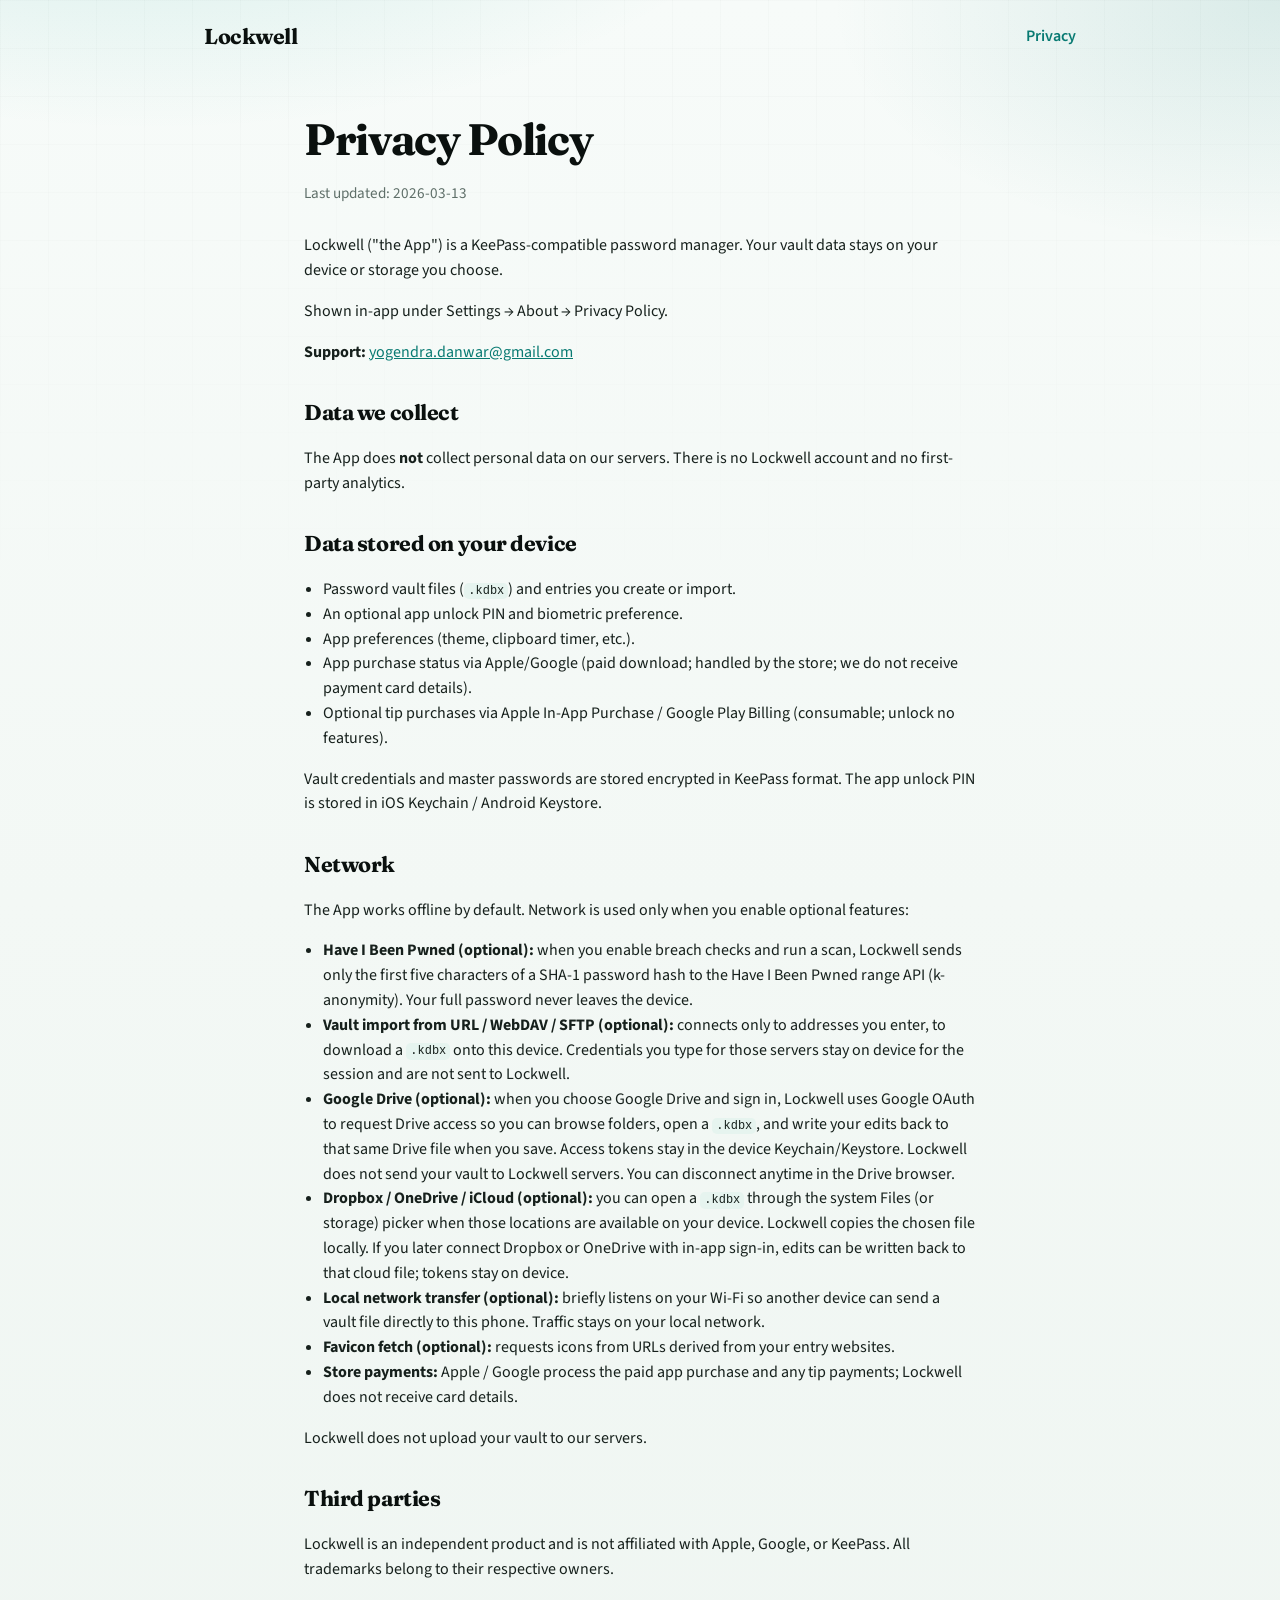
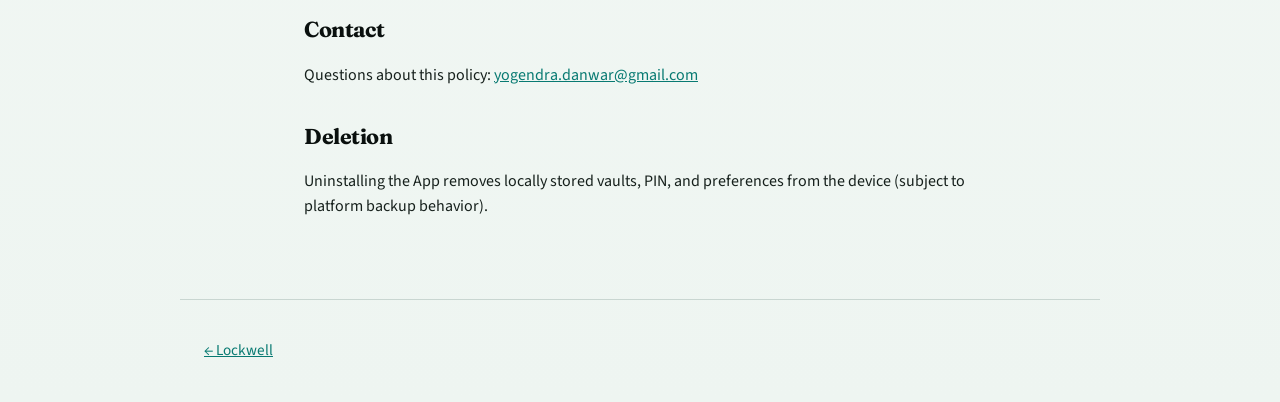
==== privacy/index.html @ aae757d8 "Initial Lockwell site with privacy policy" ====
<!DOCTYPE html>
<html lang="en">
  <head>
    <meta charset="utf-8" />
    <meta name="viewport" content="width=device-width, initial-scale=1" />
    <title>Privacy Policy — Lockwell</title>
    <meta
      name="description"
      content="Lockwell privacy policy. Your vault data stays on your device or storage you choose."
    />
    <link rel="canonical" href="https://theyogendradanwar.github.io/lockwell-site/privacy/" />
    <link rel="preconnect" href="https://fonts.googleapis.com" />
    <link rel="preconnect" href="https://fonts.gstatic.com" crossorigin />
    <link
      href="https://fonts.googleapis.com/css2?family=Fraunces:opsz,wght@9..144,560;9..144,700&family=Source+Sans+3:wght@400;600&display=swap"
      rel="stylesheet"
    />
    <link rel="stylesheet" href="../styles.css" />
  </head>
  <body>
    <div class="atmosphere" aria-hidden="true"></div>
    <header class="top">
      <a class="brand" href="../">Lockwell</a>
      <nav>
        <a href="../privacy/" aria-current="page">Privacy</a>
      </nav>
    </header>

    <main class="doc">
      <h1>Privacy Policy</h1>
      <p class="meta">Last updated: 2026-03-13</p>

      <p>
        Lockwell ("the App") is a KeePass-compatible password manager. Your vault
        data stays on your device or storage you choose.
      </p>
      <p>
        Shown in-app under Settings → About → Privacy Policy.
      </p>
      <p>
        <strong>Support:</strong>
        <a href="mailto:yogendra.danwar@gmail.com">yogendra.danwar@gmail.com</a>
      </p>

      <h2>Data we collect</h2>
      <p>
        The App does <strong>not</strong> collect personal data on our servers.
        There is no Lockwell account and no first-party analytics.
      </p>

      <h2>Data stored on your device</h2>
      <ul>
        <li>Password vault files (<code>.kdbx</code>) and entries you create or import.</li>
        <li>An optional app unlock PIN and biometric preference.</li>
        <li>App preferences (theme, clipboard timer, etc.).</li>
        <li>
          App purchase status via Apple/Google (paid download; handled by the
          store; we do not receive payment card details).
        </li>
        <li>
          Optional tip purchases via Apple In-App Purchase / Google Play Billing
          (consumable; unlock no features).
        </li>
      </ul>
      <p>
        Vault credentials and master passwords are stored encrypted in KeePass
        format. The app unlock PIN is stored in iOS Keychain / Android Keystore.
      </p>

      <h2>Network</h2>
      <p>
        The App works offline by default. Network is used only when you enable
        optional features:
      </p>
      <ul>
        <li>
          <strong>Have I Been Pwned (optional):</strong> when you enable breach
          checks and run a scan, Lockwell sends only the first five characters of
          a SHA-1 password hash to the Have I Been Pwned range API (k-anonymity).
          Your full password never leaves the device.
        </li>
        <li>
          <strong>Vault import from URL / WebDAV / SFTP (optional):</strong>
          connects only to addresses you enter, to download a <code>.kdbx</code>
          onto this device. Credentials you type for those servers stay on device
          for the session and are not sent to Lockwell.
        </li>
        <li>
          <strong>Google Drive (optional):</strong> when you choose Google Drive
          and sign in, Lockwell uses Google OAuth to request Drive access so you
          can browse folders, open a <code>.kdbx</code>, and write your edits
          back to that same Drive file when you save. Access tokens stay in the
          device Keychain/Keystore. Lockwell does not send your vault to Lockwell
          servers. You can disconnect anytime in the Drive browser.
        </li>
        <li>
          <strong>Dropbox / OneDrive / iCloud (optional):</strong> you can open a
          <code>.kdbx</code> through the system Files (or storage) picker when
          those locations are available on your device. Lockwell copies the
          chosen file locally. If you later connect Dropbox or OneDrive with
          in-app sign-in, edits can be written back to that cloud file; tokens
          stay on device.
        </li>
        <li>
          <strong>Local network transfer (optional):</strong> briefly listens on
          your Wi-Fi so another device can send a vault file directly to this
          phone. Traffic stays on your local network.
        </li>
        <li>
          <strong>Favicon fetch (optional):</strong> requests icons from URLs
          derived from your entry websites.
        </li>
        <li>
          <strong>Store payments:</strong> Apple / Google process the paid app
          purchase and any tip payments; Lockwell does not receive card details.
        </li>
      </ul>
      <p>Lockwell does not upload your vault to our servers.</p>

      <h2>Third parties</h2>
      <p>
        Lockwell is an independent product and is not affiliated with Apple,
        Google, or KeePass. All trademarks belong to their respective owners.
      </p>

      <h2>Contact</h2>
      <p>
        Questions about this policy:
        <a href="mailto:yogendra.danwar@gmail.com">yogendra.danwar@gmail.com</a>
      </p>

      <h2>Deletion</h2>
      <p>
        Uninstalling the App removes locally stored vaults, PIN, and preferences
        from the device (subject to platform backup behavior).
      </p>
    </main>

    <footer class="foot">
      <p><a href="../">← Lockwell</a></p>
    </footer>
  </body>
</html>
---- styles.css ----
:root {
  --ink: #0a100e;
  --ink-soft: #16201c;
  --fog: #5f6f69;
  --line: #c9d6d1;
  --paper: #f3f8f5;
  --teal: #0e9f91;
  --teal-deep: #087a72;
  --mist: #e6f4ef;
  --font-display: "Fraunces", Georgia, serif;
  --font-body: "Source Sans 3", "Segoe UI", sans-serif;
}

* {
  box-sizing: border-box;
}

html,
body {
  margin: 0;
  min-height: 100%;
}

body {
  font-family: var(--font-body);
  color: var(--ink);
  background:
    radial-gradient(1200px 600px at 12% -10%, rgba(14, 159, 145, 0.18), transparent 55%),
    radial-gradient(900px 500px at 100% 0%, rgba(8, 122, 114, 0.12), transparent 50%),
    linear-gradient(180deg, #f7fbf9 0%, var(--paper) 45%, #eef5f1 100%);
  line-height: 1.55;
}

.atmosphere {
  position: fixed;
  inset: 0;
  pointer-events: none;
  background-image:
    linear-gradient(rgba(10, 16, 14, 0.03) 1px, transparent 1px),
    linear-gradient(90deg, rgba(10, 16, 14, 0.03) 1px, transparent 1px);
  background-size: 48px 48px;
  mask-image: linear-gradient(180deg, rgba(0, 0, 0, 0.55), transparent 70%);
  z-index: 0;
}

.top,
.hero,
.doc,
.foot {
  position: relative;
  z-index: 1;
}

.top {
  display: flex;
  align-items: center;
  justify-content: space-between;
  max-width: 920px;
  margin: 0 auto;
  padding: 1.25rem 1.5rem;
}

.brand {
  font-family: var(--font-display);
  font-weight: 700;
  font-size: 1.35rem;
  letter-spacing: -0.02em;
  color: var(--ink);
  text-decoration: none;
}

nav a {
  color: var(--fog);
  text-decoration: none;
  font-weight: 600;
}

nav a[aria-current="page"],
nav a:hover {
  color: var(--teal-deep);
}

.hero {
  max-width: 920px;
  margin: 0 auto;
  padding: 4.5rem 1.5rem 5rem;
  min-height: calc(100vh - 8rem);
  display: flex;
  flex-direction: column;
  justify-content: center;
}

.brand-mark {
  margin: 0 0 0.75rem;
  font-family: var(--font-display);
  font-size: clamp(2.8rem, 8vw, 4.75rem);
  font-weight: 700;
  letter-spacing: -0.04em;
  line-height: 1;
  color: var(--ink);
  animation: rise 700ms ease-out both;
}

.hero h1 {
  margin: 0;
  max-width: 14ch;
  font-family: var(--font-display);
  font-size: clamp(1.6rem, 4vw, 2.35rem);
  font-weight: 560;
  letter-spacing: -0.02em;
  line-height: 1.2;
  color: var(--ink-soft);
  animation: rise 800ms ease-out 80ms both;
}

.lede {
  margin: 1.25rem 0 0;
  max-width: 36rem;
  font-size: 1.125rem;
  color: var(--fog);
  animation: rise 850ms ease-out 140ms both;
}

.cta-row {
  display: flex;
  flex-wrap: wrap;
  gap: 0.75rem;
  margin-top: 2rem;
  animation: rise 900ms ease-out 200ms both;
}

.cta {
  display: inline-flex;
  align-items: center;
  justify-content: center;
  padding: 0.8rem 1.25rem;
  border-radius: 0.55rem;
  background: var(--teal);
  color: #fff;
  font-weight: 600;
  text-decoration: none;
  transition: transform 180ms ease, background 180ms ease;
}

.cta:hover {
  background: var(--teal-deep);
  transform: translateY(-1px);
}

.cta.ghost {
  background: transparent;
  color: var(--teal-deep);
  border: 1px solid var(--line);
}

.cta.ghost:hover {
  background: var(--mist);
}

.doc {
  max-width: 720px;
  margin: 0 auto;
  padding: 2rem 1.5rem 4rem;
}

.doc h1 {
  margin: 0;
  font-family: var(--font-display);
  font-size: clamp(2rem, 5vw, 2.75rem);
  letter-spacing: -0.03em;
}

.doc .meta {
  margin: 0.5rem 0 1.75rem;
  color: var(--fog);
  font-size: 0.95rem;
}

.doc h2 {
  margin: 2rem 0 0.75rem;
  font-family: var(--font-display);
  font-size: 1.35rem;
  letter-spacing: -0.02em;
}

.doc p,
.doc li {
  color: var(--ink-soft);
}

.doc ul {
  padding-left: 1.2rem;
}

.doc code {
  font-size: 0.92em;
  background: var(--mist);
  padding: 0.1em 0.35em;
  border-radius: 0.3rem;
}

.doc a {
  color: var(--teal-deep);
}

.foot {
  max-width: 920px;
  margin: 0 auto;
  padding: 1.5rem;
  border-top: 1px solid var(--line);
  color: var(--fog);
  font-size: 0.95rem;
}

.foot a {
  color: var(--teal-deep);
}

@keyframes rise {
  from {
    opacity: 0;
    transform: translateY(12px);
  }
  to {
    opacity: 1;
    transform: translateY(0);
  }
}

@media (prefers-reduced-motion: reduce) {
  .brand-mark,
  .hero h1,
  .lede,
  .cta-row {
    animation: none;
  }
}
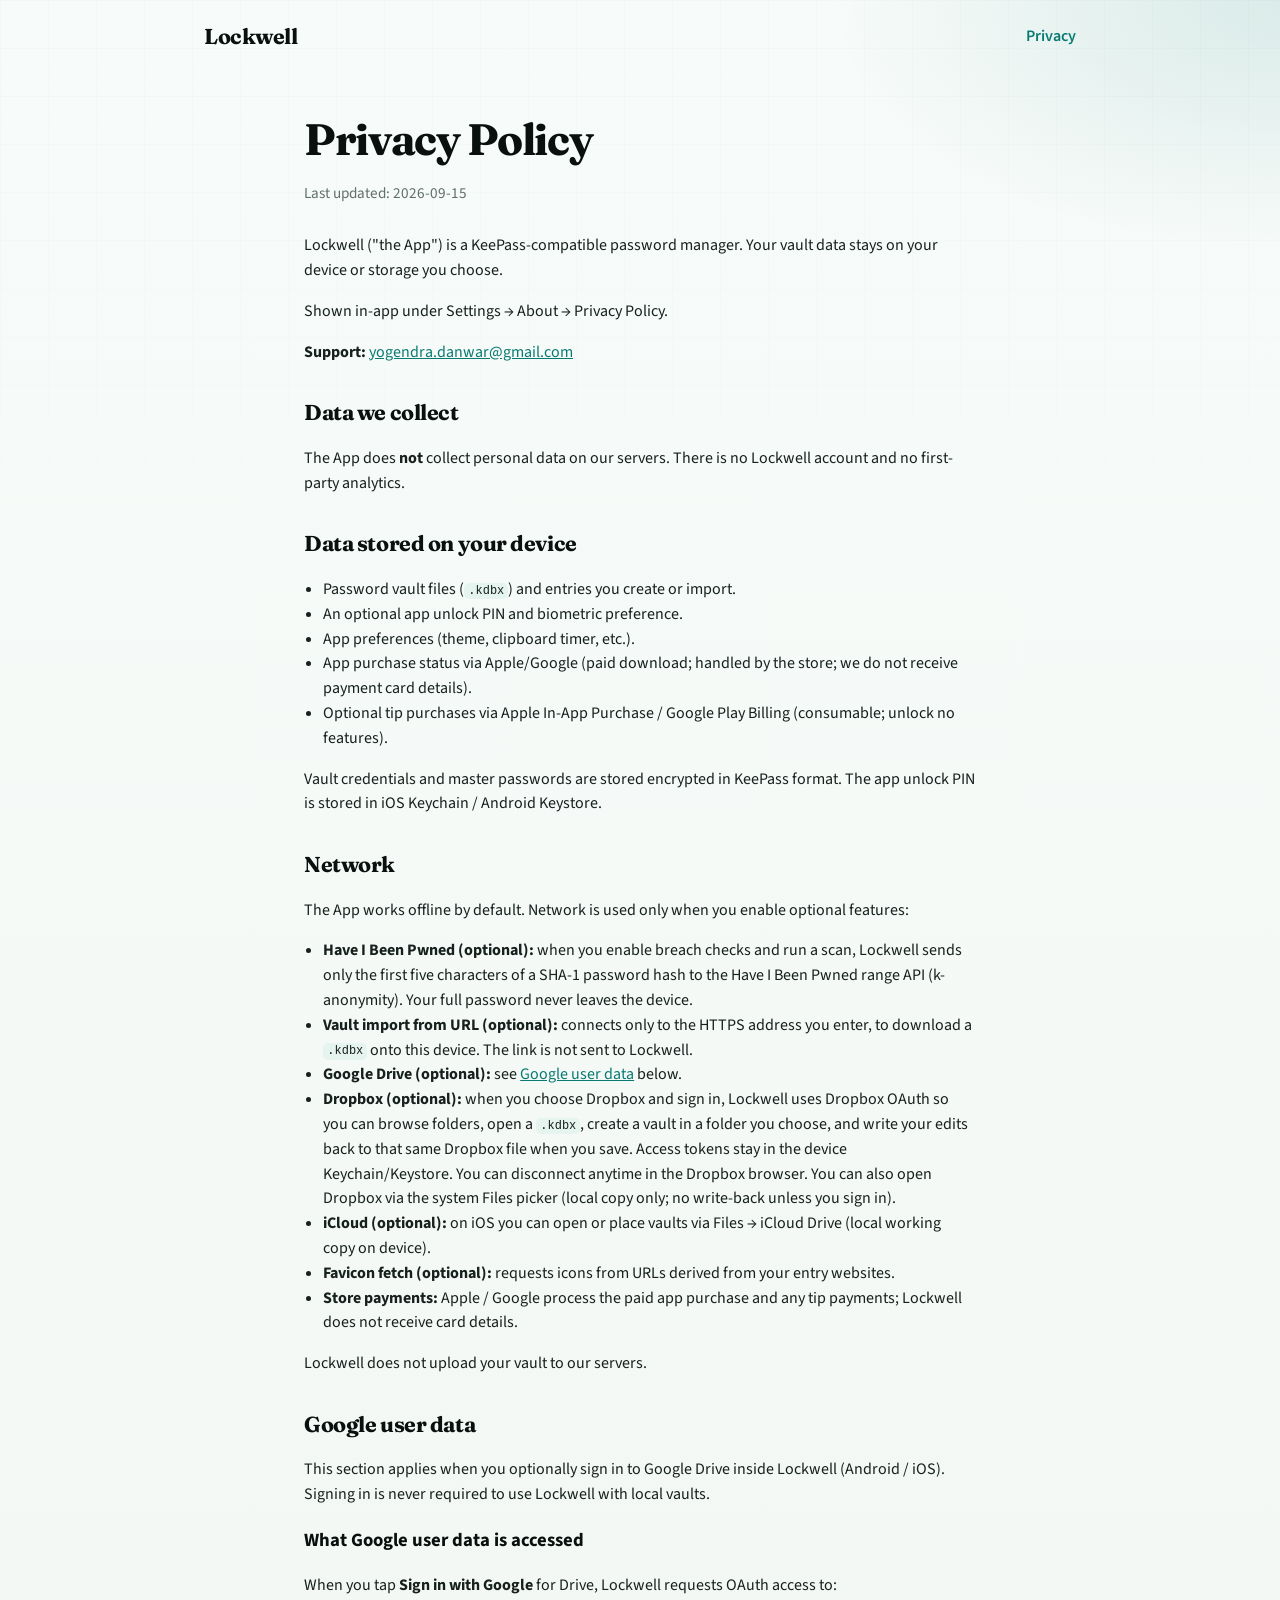
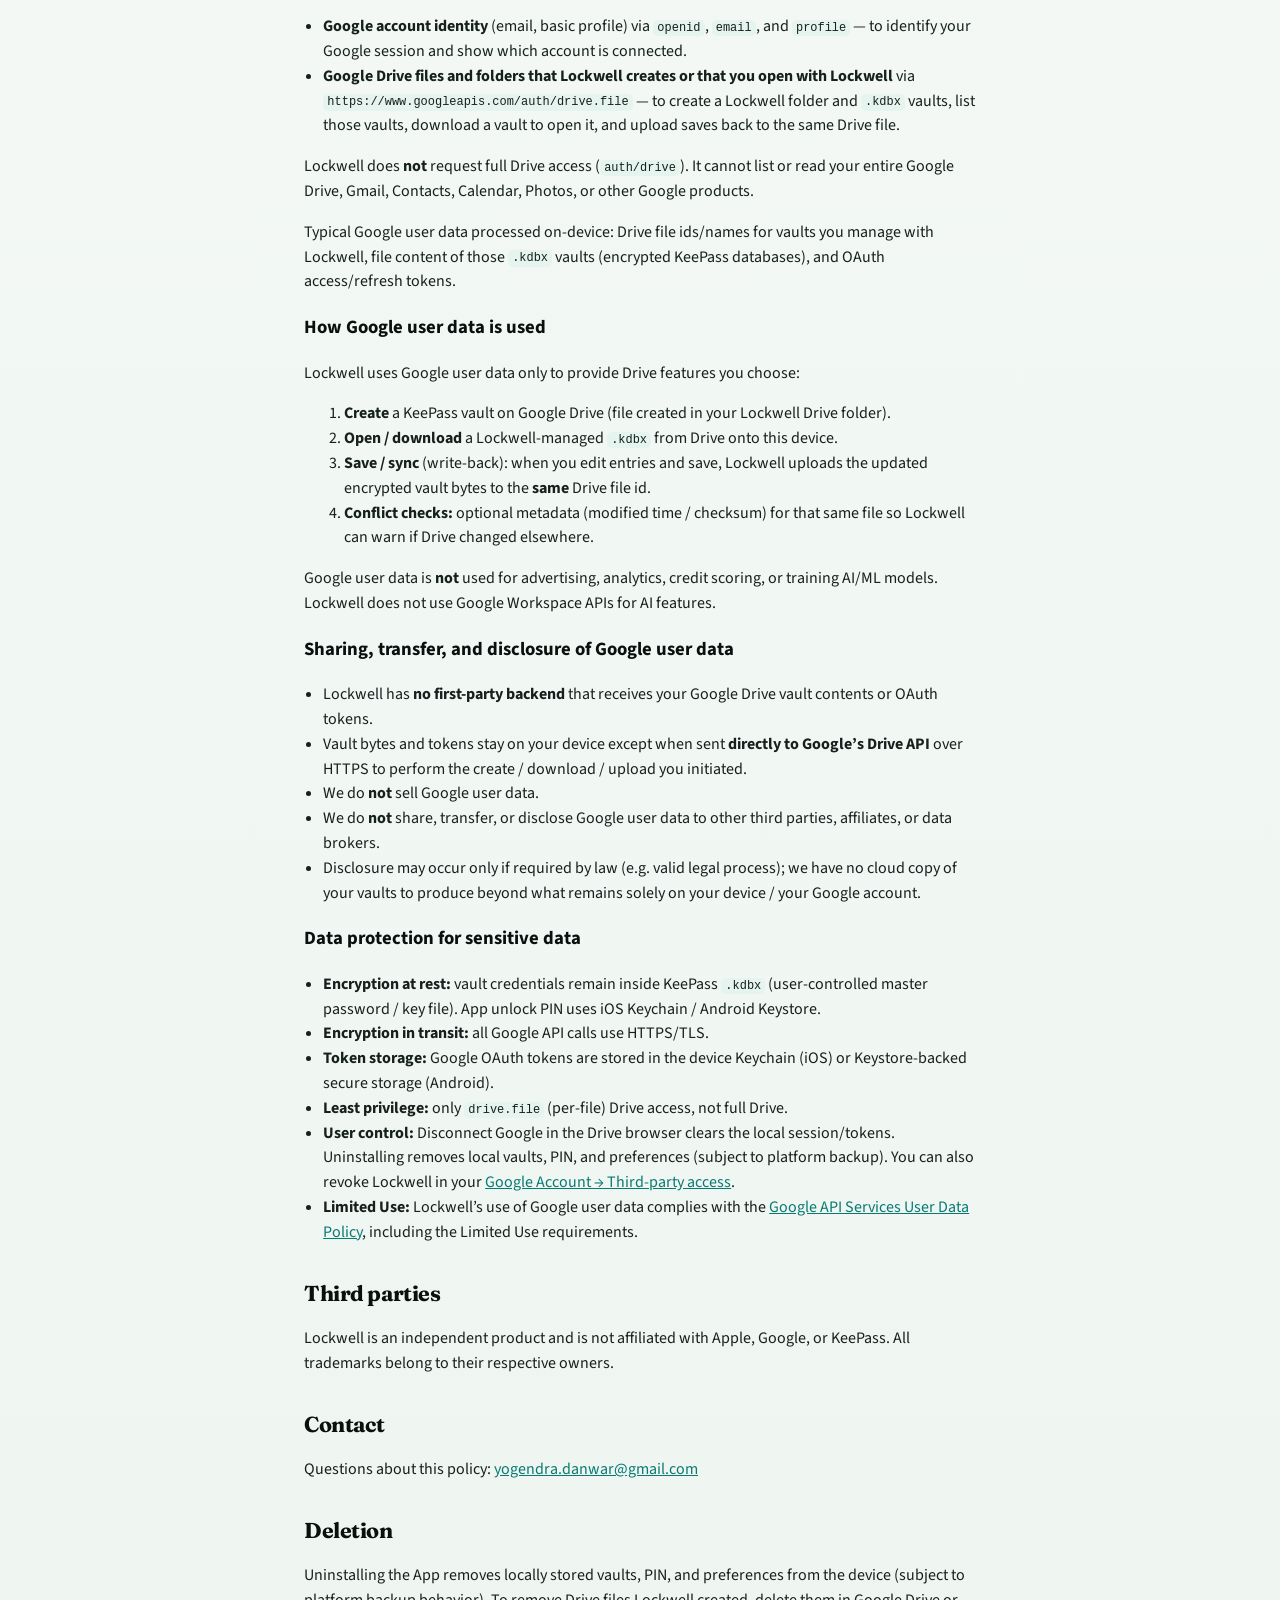
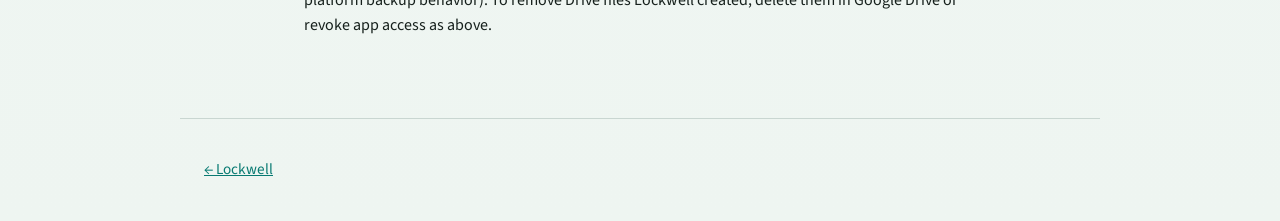
==== commit e5a68d38: "Expand privacy policy with Google Drive OAuth disclosures. Covers Google data access, use, sharing, " ====
--- a/privacy/index.html
+++ b/privacy/index.html
@@ -6,9 +6,9 @@
     <title>Privacy Policy — Lockwell</title>
     <meta
       name="description"
-      content="Lockwell privacy policy. Your vault data stays on your device or storage you choose."
+      content="Lockwell privacy policy. Your vault data stays on your device or storage you choose. Google Drive optional sign-in disclosures."
     />
-    <link rel="canonical" href="https://theyogendradanwar.github.io/lockwell-site/privacy/" />
+    <link rel="canonical" href="https://lockwellvault.in/privacy/" />
     <link rel="preconnect" href="https://fonts.googleapis.com" />
     <link rel="preconnect" href="https://fonts.gstatic.com" crossorigin />
     <link
@@ -28,7 +28,7 @@
 
     <main class="doc">
       <h1>Privacy Policy</h1>
-      <p class="meta">Last updated: 2026-03-13</p>
+      <p class="meta">Last updated: 2026-09-15</p>
 
       <p>
         Lockwell ("the App") is a KeePass-compatible password manager. Your vault
@@ -80,31 +80,26 @@
           Your full password never leaves the device.
         </li>
         <li>
-          <strong>Vault import from URL / WebDAV / SFTP (optional):</strong>
-          connects only to addresses you enter, to download a <code>.kdbx</code>
-          onto this device. Credentials you type for those servers stay on device
-          for the session and are not sent to Lockwell.
-        </li>
-        <li>
-          <strong>Google Drive (optional):</strong> when you choose Google Drive
-          and sign in, Lockwell uses Google OAuth to request Drive access so you
-          can browse folders, open a <code>.kdbx</code>, and write your edits
-          back to that same Drive file when you save. Access tokens stay in the
-          device Keychain/Keystore. Lockwell does not send your vault to Lockwell
-          servers. You can disconnect anytime in the Drive browser.
-        </li>
-        <li>
-          <strong>Dropbox / OneDrive / iCloud (optional):</strong> you can open a
-          <code>.kdbx</code> through the system Files (or storage) picker when
-          those locations are available on your device. Lockwell copies the
-          chosen file locally. If you later connect Dropbox or OneDrive with
-          in-app sign-in, edits can be written back to that cloud file; tokens
-          stay on device.
-        </li>
-        <li>
-          <strong>Local network transfer (optional):</strong> briefly listens on
-          your Wi-Fi so another device can send a vault file directly to this
-          phone. Traffic stays on your local network.
+          <strong>Vault import from URL (optional):</strong>
+          connects only to the HTTPS address you enter, to download a <code>.kdbx</code>
+          onto this device. The link is not sent to Lockwell.
+        </li>
+        <li>
+          <strong>Google Drive (optional):</strong> see
+          <a href="#google-user-data">Google user data</a> below.
+        </li>
+        <li>
+          <strong>Dropbox (optional):</strong> when you choose Dropbox and sign
+          in, Lockwell uses Dropbox OAuth so you can browse folders, open a
+          <code>.kdbx</code>, create a vault in a folder you choose, and write
+          your edits back to that same Dropbox file when you save. Access tokens
+          stay in the device Keychain/Keystore. You can disconnect anytime in the
+          Dropbox browser. You can also open Dropbox via the system Files picker
+          (local copy only; no write-back unless you sign in).
+        </li>
+        <li>
+          <strong>iCloud (optional):</strong> on iOS you can open or place vaults
+          via Files → iCloud Drive (local working copy on device).
         </li>
         <li>
           <strong>Favicon fetch (optional):</strong> requests icons from URLs
@@ -117,6 +112,130 @@
       </ul>
       <p>Lockwell does not upload your vault to our servers.</p>
 
+      <h2 id="google-user-data">Google user data</h2>
+      <p>
+        This section applies when you optionally sign in to Google Drive inside
+        Lockwell (Android / iOS). Signing in is never required to use Lockwell
+        with local vaults.
+      </p>
+
+      <h3>What Google user data is accessed</h3>
+      <p>
+        When you tap <strong>Sign in with Google</strong> for Drive, Lockwell
+        requests OAuth access to:
+      </p>
+      <ul>
+        <li>
+          <strong>Google account identity</strong> (email, basic profile) via
+          <code>openid</code>, <code>email</code>, and <code>profile</code> — to
+          identify your Google session and show which account is connected.
+        </li>
+        <li>
+          <strong>Google Drive files and folders that Lockwell creates or that
+          you open with Lockwell</strong> via
+          <code>https://www.googleapis.com/auth/drive.file</code> — to create a
+          Lockwell folder and <code>.kdbx</code> vaults, list those vaults,
+          download a vault to open it, and upload saves back to the same Drive
+          file.
+        </li>
+      </ul>
+      <p>
+        Lockwell does <strong>not</strong> request full Drive access
+        (<code>auth/drive</code>). It cannot list or read your entire Google
+        Drive, Gmail, Contacts, Calendar, Photos, or other Google products.
+      </p>
+      <p>
+        Typical Google user data processed on-device: Drive file ids/names for
+        vaults you manage with Lockwell, file content of those <code>.kdbx</code>
+        vaults (encrypted KeePass databases), and OAuth access/refresh tokens.
+      </p>
+
+      <h3>How Google user data is used</h3>
+      <p>Lockwell uses Google user data only to provide Drive features you choose:</p>
+      <ol>
+        <li>
+          <strong>Create</strong> a KeePass vault on Google Drive (file created
+          in your Lockwell Drive folder).
+        </li>
+        <li>
+          <strong>Open / download</strong> a Lockwell-managed <code>.kdbx</code>
+          from Drive onto this device.
+        </li>
+        <li>
+          <strong>Save / sync</strong> (write-back): when you edit entries and
+          save, Lockwell uploads the updated encrypted vault bytes to the
+          <strong>same</strong> Drive file id.
+        </li>
+        <li>
+          <strong>Conflict checks:</strong> optional metadata (modified time /
+          checksum) for that same file so Lockwell can warn if Drive changed
+          elsewhere.
+        </li>
+      </ol>
+      <p>
+        Google user data is <strong>not</strong> used for advertising, analytics,
+        credit scoring, or training AI/ML models. Lockwell does not use Google
+        Workspace APIs for AI features.
+      </p>
+
+      <h3>Sharing, transfer, and disclosure of Google user data</h3>
+      <ul>
+        <li>
+          Lockwell has <strong>no first-party backend</strong> that receives your
+          Google Drive vault contents or OAuth tokens.
+        </li>
+        <li>
+          Vault bytes and tokens stay on your device except when sent
+          <strong>directly to Google’s Drive API</strong> over HTTPS to perform
+          the create / download / upload you initiated.
+        </li>
+        <li>We do <strong>not</strong> sell Google user data.</li>
+        <li>
+          We do <strong>not</strong> share, transfer, or disclose Google user
+          data to other third parties, affiliates, or data brokers.
+        </li>
+        <li>
+          Disclosure may occur only if required by law (e.g. valid legal
+          process); we have no cloud copy of your vaults to produce beyond what
+          remains solely on your device / your Google account.
+        </li>
+      </ul>
+
+      <h3>Data protection for sensitive data</h3>
+      <ul>
+        <li>
+          <strong>Encryption at rest:</strong> vault credentials remain inside
+          KeePass <code>.kdbx</code> (user-controlled master password / key
+          file). App unlock PIN uses iOS Keychain / Android Keystore.
+        </li>
+        <li>
+          <strong>Encryption in transit:</strong> all Google API calls use
+          HTTPS/TLS.
+        </li>
+        <li>
+          <strong>Token storage:</strong> Google OAuth tokens are stored in the
+          device Keychain (iOS) or Keystore-backed secure storage (Android).
+        </li>
+        <li>
+          <strong>Least privilege:</strong> only <code>drive.file</code>
+          (per-file) Drive access, not full Drive.
+        </li>
+        <li>
+          <strong>User control:</strong> Disconnect Google in the Drive browser
+          clears the local session/tokens. Uninstalling removes local vaults,
+          PIN, and preferences (subject to platform backup). You can also revoke
+          Lockwell in your
+          <a href="https://myaccount.google.com/permissions">Google Account → Third-party access</a>.
+        </li>
+        <li>
+          <strong>Limited Use:</strong> Lockwell’s use of Google user data
+          complies with the
+          <a href="https://developers.google.com/terms/api-services-user-data-policy"
+            >Google API Services User Data Policy</a
+          >, including the Limited Use requirements.
+        </li>
+      </ul>
+
       <h2>Third parties</h2>
       <p>
         Lockwell is an independent product and is not affiliated with Apple,
@@ -132,7 +251,9 @@
       <h2>Deletion</h2>
       <p>
         Uninstalling the App removes locally stored vaults, PIN, and preferences
-        from the device (subject to platform backup behavior).
+        from the device (subject to platform backup behavior). To remove Drive
+        files Lockwell created, delete them in Google Drive or revoke app access
+        as above.
       </p>
     </main>
 
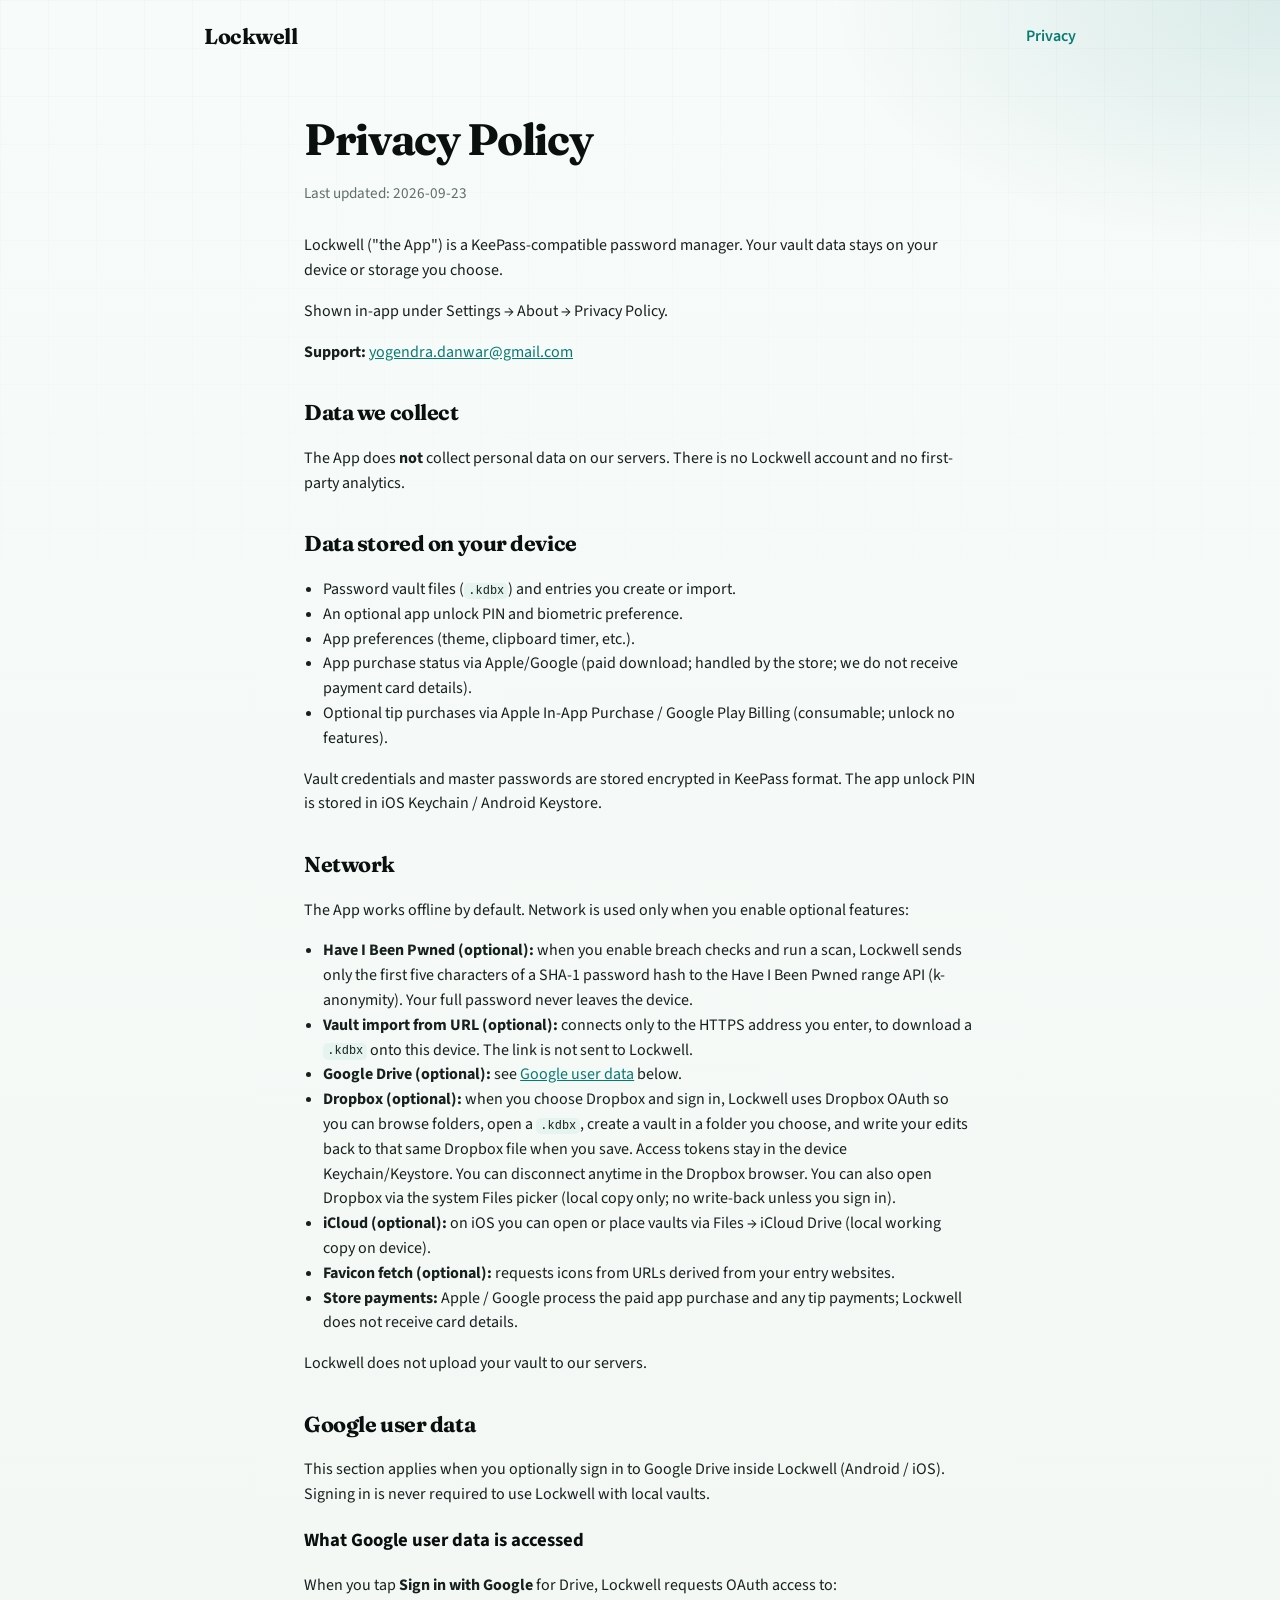
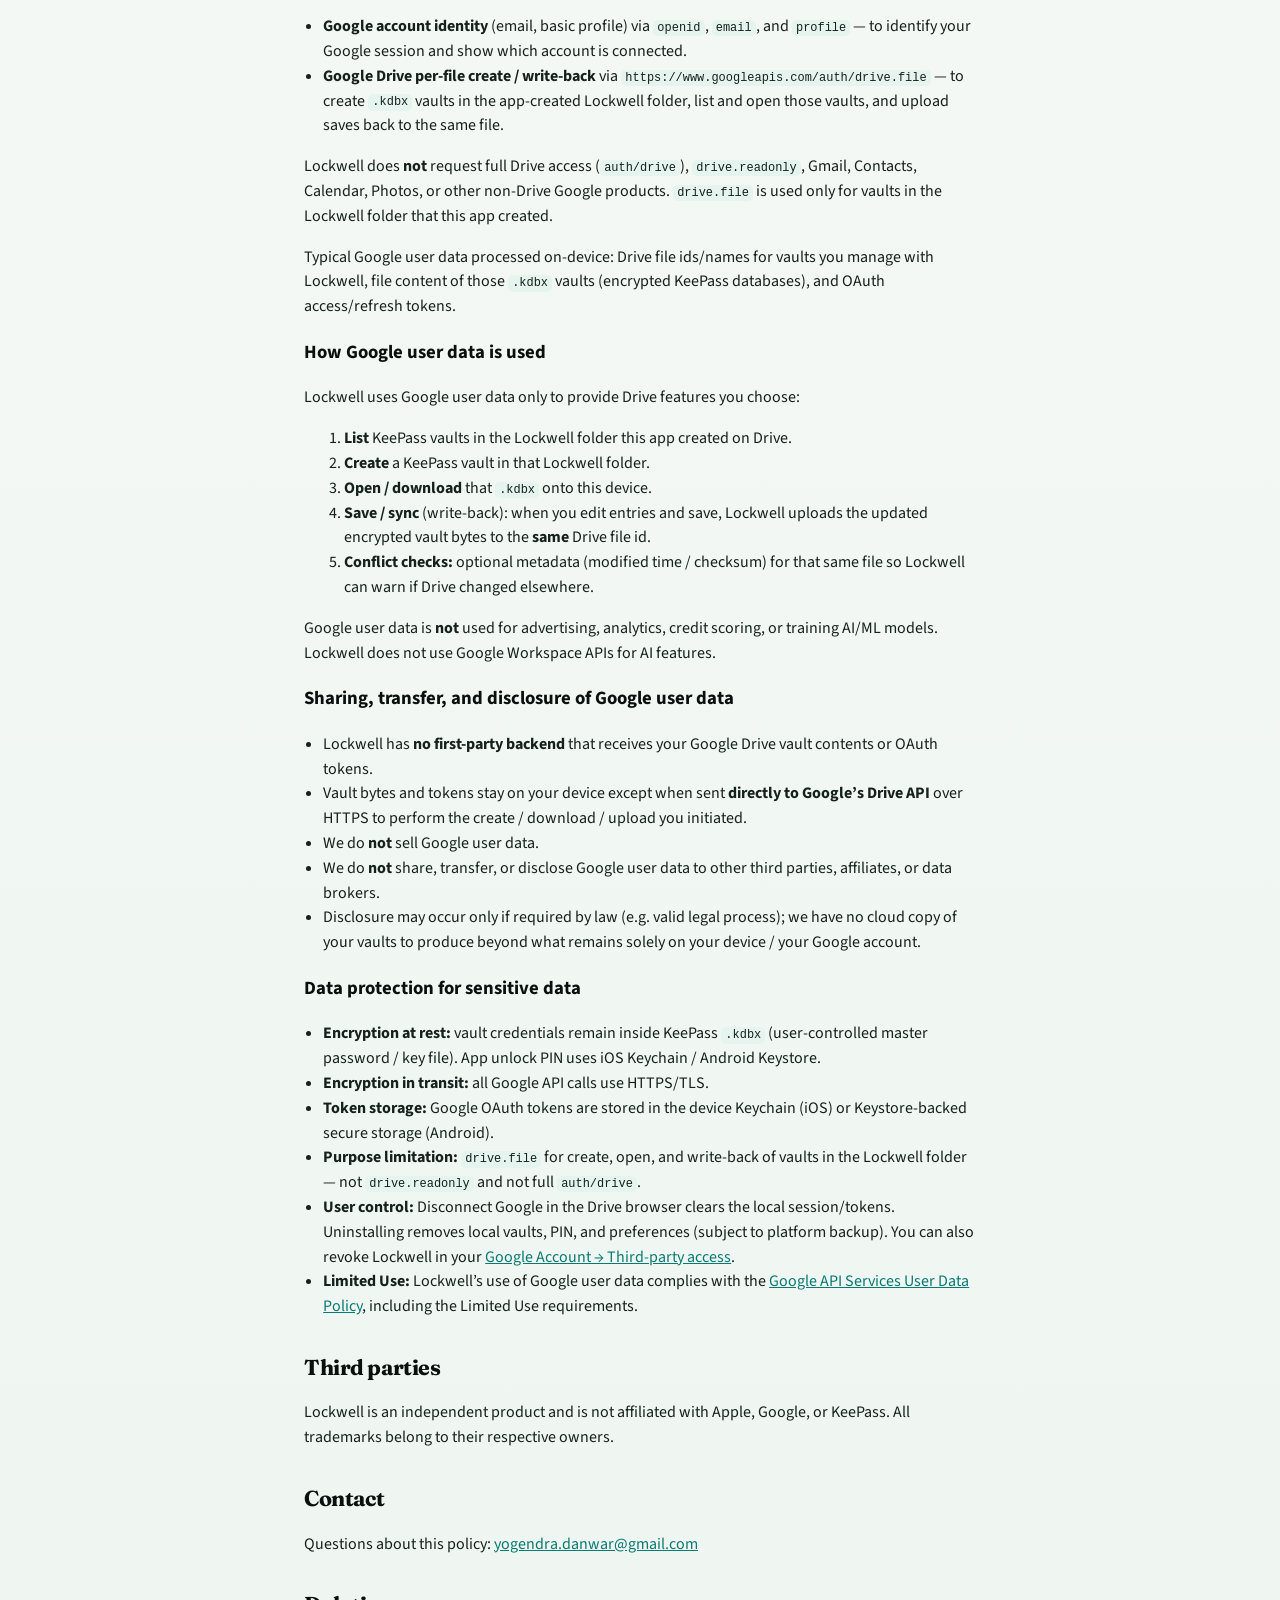
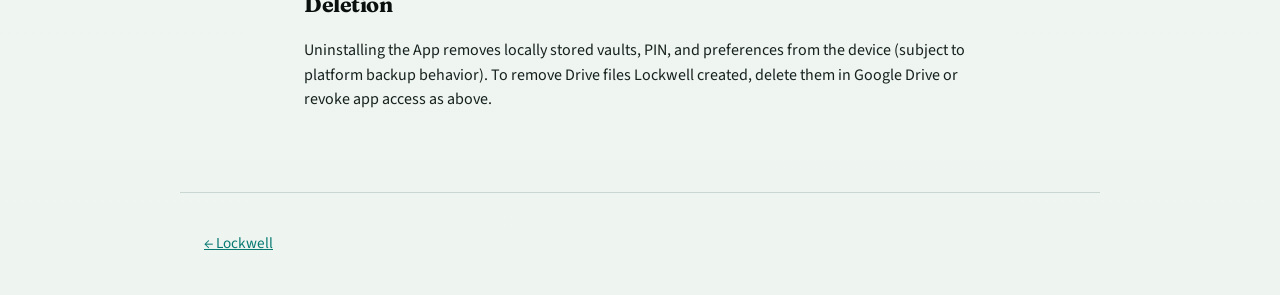
==== commit 4d104122: "State that Drive access is the Lockwell folder only. The app no longer requests drive.readonly, so t" ====
--- a/privacy/index.html
+++ b/privacy/index.html
@@ -28,7 +28,7 @@
 
     <main class="doc">
       <h1>Privacy Policy</h1>
-      <p class="meta">Last updated: 2026-09-15</p>
+      <p class="meta">Last updated: 2026-09-23</p>
 
       <p>
         Lockwell ("the App") is a KeePass-compatible password manager. Your vault
@@ -131,18 +131,18 @@
           identify your Google session and show which account is connected.
         </li>
         <li>
-          <strong>Google Drive files and folders that Lockwell creates or that
-          you open with Lockwell</strong> via
-          <code>https://www.googleapis.com/auth/drive.file</code> — to create a
-          Lockwell folder and <code>.kdbx</code> vaults, list those vaults,
-          download a vault to open it, and upload saves back to the same Drive
-          file.
+          <strong>Google Drive per-file create / write-back</strong> via
+          <code>https://www.googleapis.com/auth/drive.file</code> — to create
+          <code>.kdbx</code> vaults in the app-created Lockwell folder, list and
+          open those vaults, and upload saves back to the same file.
         </li>
       </ul>
       <p>
         Lockwell does <strong>not</strong> request full Drive access
-        (<code>auth/drive</code>). It cannot list or read your entire Google
-        Drive, Gmail, Contacts, Calendar, Photos, or other Google products.
+        (<code>auth/drive</code>), <code>drive.readonly</code>, Gmail, Contacts,
+        Calendar, Photos, or other non-Drive Google products.
+        <code>drive.file</code> is used only for vaults in the Lockwell folder
+        that this app created.
       </p>
       <p>
         Typical Google user data processed on-device: Drive file ids/names for
@@ -154,12 +154,15 @@
       <p>Lockwell uses Google user data only to provide Drive features you choose:</p>
       <ol>
         <li>
-          <strong>Create</strong> a KeePass vault on Google Drive (file created
-          in your Lockwell Drive folder).
-        </li>
-        <li>
-          <strong>Open / download</strong> a Lockwell-managed <code>.kdbx</code>
-          from Drive onto this device.
+          <strong>List</strong> KeePass vaults in the Lockwell folder this app
+          created on Drive.
+        </li>
+        <li>
+          <strong>Create</strong> a KeePass vault in that Lockwell folder.
+        </li>
+        <li>
+          <strong>Open / download</strong> that <code>.kdbx</code> onto this
+          device.
         </li>
         <li>
           <strong>Save / sync</strong> (write-back): when you edit entries and
@@ -217,8 +220,9 @@
           device Keychain (iOS) or Keystore-backed secure storage (Android).
         </li>
         <li>
-          <strong>Least privilege:</strong> only <code>drive.file</code>
-          (per-file) Drive access, not full Drive.
+          <strong>Purpose limitation:</strong> <code>drive.file</code> for create,
+          open, and write-back of vaults in the Lockwell folder — not
+          <code>drive.readonly</code> and not full <code>auth/drive</code>.
         </li>
         <li>
           <strong>User control:</strong> Disconnect Google in the Drive browser
